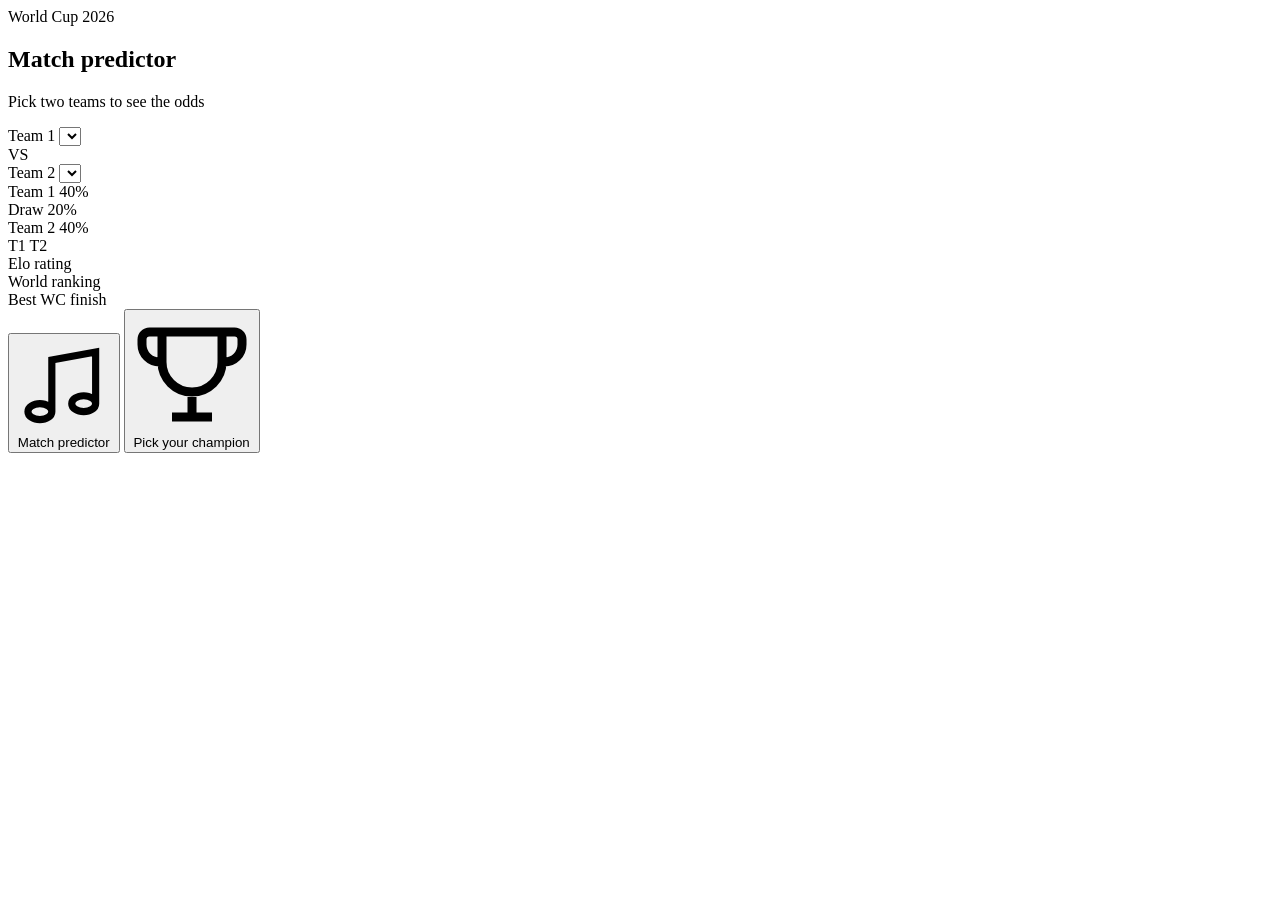
==== index.html @ 96ba9163 "Rename index.txt to index.html" ====
<!DOCTYPE html>
<html lang="en">
<head>
<meta charset="UTF-8">
<meta name="viewport" content="width=device-width, initial-scale=1.0, viewport-fit=cover">
<title>World Cup 2026 Predictor</title>
<link rel="stylesheet" href="style.css">
</head>
<body>

<header class="topbar">
  <span class="topbar-title">World Cup 2026</span>
</header>

<main id="app">

  <!-- MATCH PREDICTOR PANEL -->
  <section id="panel-match" class="panel">
    <h1 class="page-title">Match predictor</h1>
    <p class="page-sub">Pick two teams to see the odds</p>

    <div class="matchup">
      <div class="team-slot">
        <label for="team1">Team 1</label>
        <select id="team1"></select>
      </div>
      <div class="vs">VS</div>
      <div class="team-slot">
        <label for="team2">Team 2</label>
        <select id="team2"></select>
      </div>
    </div>

    <div class="odds-bar">
      <div id="bar1" class="bar-seg bar-team1"></div>
      <div id="barD" class="bar-seg bar-draw"></div>
      <div id="bar2" class="bar-seg bar-team2"></div>
    </div>

    <div class="odds-cards">
      <div class="odds-card card-team1">
        <span class="odds-label" id="name1">Team 1</span>
        <span class="odds-value" id="pct1">40%</span>
      </div>
      <div class="odds-card card-draw">
        <span class="odds-label">Draw</span>
        <span class="odds-value" id="pctD">20%</span>
      </div>
      <div class="odds-card card-team2">
        <span class="odds-label" id="name2">Team 2</span>
        <span class="odds-value" id="pct2">40%</span>
      </div>
    </div>

    <div class="stat-table">
      <div class="stat-row stat-header">
        <span></span>
        <span id="h1">T1</span>
        <span id="h2">T2</span>
      </div>
      <div class="stat-row">
        <span class="stat-label">Elo rating</span>
        <span id="elo1"></span>
        <span id="elo2"></span>
      </div>
      <div class="stat-row">
        <span class="stat-label">World ranking</span>
        <span id="rank1"></span>
        <span id="rank2"></span>
      </div>
      <div class="stat-row">
        <span class="stat-label">Best WC finish</span>
        <span id="best1"></span>
        <span id="best2"></span>
      </div>
    </div>
  </section>

  <!-- PICK YOUR CHAMPION PANEL -->
  <section id="panel-champ" class="panel" hidden>
    <h1 class="page-title">Pick your champion</h1>
    <p class="page-sub">Choose a team, then run the tournament</p>

    <div class="team-slot champ-select-wrap">
      <label for="champTeam">Your champion</label>
      <select id="champTeam"></select>
    </div>

    <button id="simBtn" class="run-btn">
      <span id="simBtnLabel">Run simulation</span>
    </button>

    <div id="resultArea" class="result-area" hidden>

      <div class="champ-odds-card" id="champOddsCard">
        <span class="champ-odds-label" id="champResultLabel">Title odds for Team</span>
        <span class="champ-odds-value" id="champPct">0%</span>
        <span class="champ-odds-sub" id="champOutcome">Did not advance</span>
      </div>

      <h2 class="bracket-title">How it played out</h2>

      <div class="round" id="round-winner">
        <h3 class="round-label">Winner</h3>
        <div class="round-teams" id="slot-winner"></div>
      </div>

      <div class="round" id="round-final">
        <h3 class="round-label">Final</h3>
        <div class="round-teams" id="slot-final"></div>
      </div>

      <div class="round" id="round-sf">
        <h3 class="round-label">Semi-finals</h3>
        <div class="round-teams" id="slot-sf"></div>
      </div>

      <div class="round" id="round-qf">
        <h3 class="round-label">Quarter-finals</h3>
        <div class="round-teams" id="slot-qf"></div>
      </div>

      <div class="round" id="round-r16">
        <h3 class="round-label">Round of 16</h3>
        <div class="round-teams" id="slot-r16"></div>
      </div>

    </div>
  </section>

</main>

<nav class="bottom-nav">
  <button class="nav-btn active" id="nav-match" data-panel="match">
    <svg class="nav-icon" viewBox="0 0 24 24" fill="none" stroke="currentColor" stroke-width="1.8">
      <path d="M9 19V6l11-2v13M9 19c0 1.1-1.34 2-3 2s-3-.9-3-2 1.34-2 3-2 3 .9 3 2Zm11-2c0 1.1-1.34 2-3 2s-3-.9-3-2 1.34-2 3-2 3 .9 3 2Z"/>
    </svg>
    <span>Match predictor</span>
  </button>
  <button class="nav-btn" id="nav-champ" data-panel="champ">
    <svg class="nav-icon" viewBox="0 0 24 24" fill="none" stroke="currentColor" stroke-width="1.8">
      <path d="M8 21h8M12 17v4M6 4h12M6 4v6a6 6 0 0 0 12 0V4M6 4H3.5A1.5 1.5 0 0 0 2 5.5v1A3.5 3.5 0 0 0 5.5 10H6M18 4h2.5A1.5 1.5 0 0 1 22 5.5v1A3.5 3.5 0 0 1 18.5 10H18"/>
    </svg>
    <span>Pick your champion</span>
  </button>
</nav>

<script src="data.js"></script>
<script src="app.js"></script>
</body>
</html>
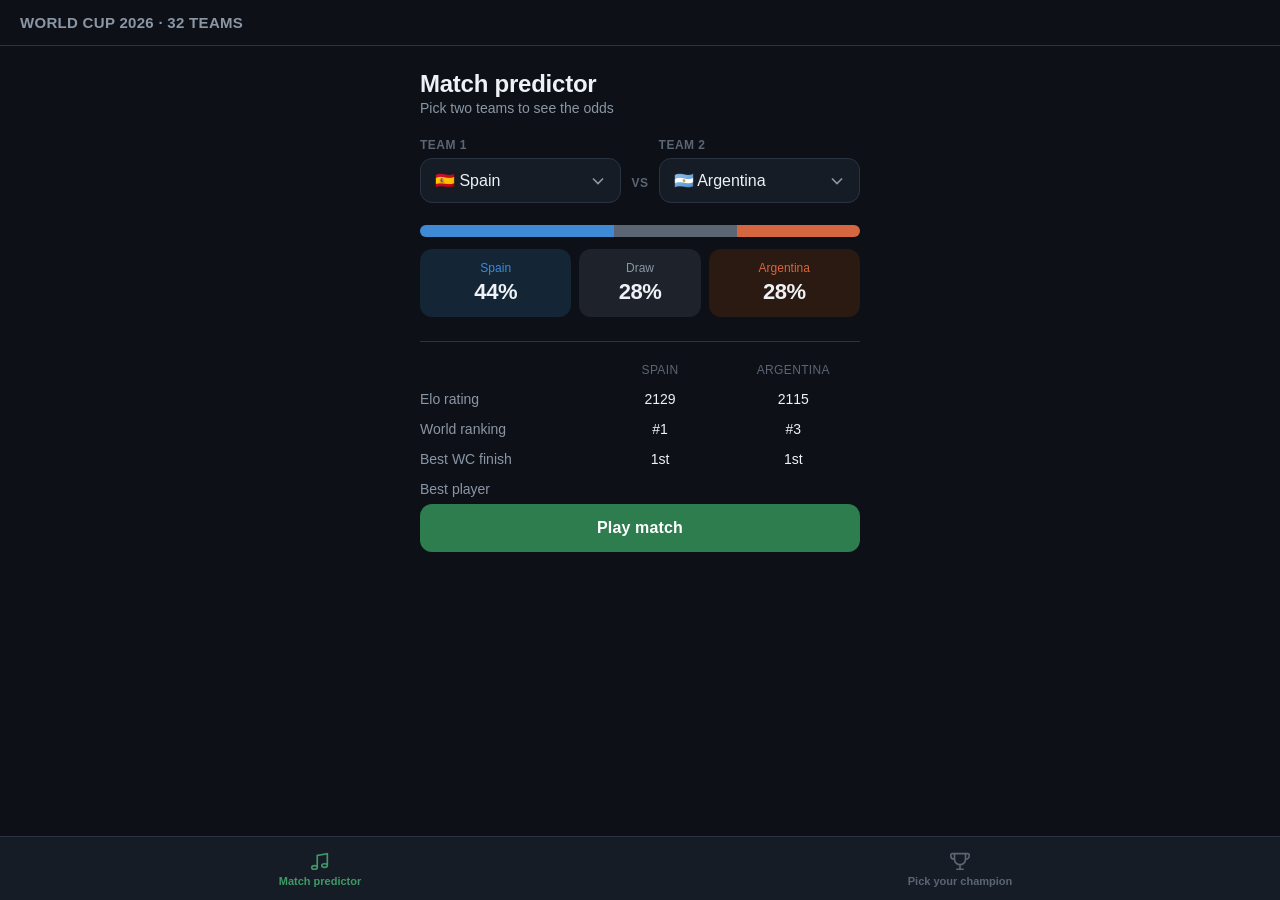
==== commit da71c0c9: "Update index.html" ====
--- a/index.html
+++ b/index.html
@@ -9,7 +9,7 @@
 <body>
 
 <header class="topbar">
-  <span class="topbar-title">World Cup 2026</span>
+  <span class="topbar-title">World Cup 2026 · 32 teams</span>
 </header>
 
 <main id="app">
@@ -73,6 +73,34 @@
         <span id="best1"></span>
         <span id="best2"></span>
       </div>
+      <div class="stat-row">
+        <span class="stat-label">Best player</span>
+        <span id="player1"></span>
+        <span id="player2"></span>
+      </div>
+    </div>
+
+    <button id="playMatchBtn" class="run-btn play-match-btn">
+      <span id="playMatchBtnLabel">Play match</span>
+    </button>
+
+    <div id="scoreResult" class="score-result" hidden>
+      <div class="score-row">
+        <div class="score-team">
+          <span class="score-flag" id="scoreFlag1"></span>
+          <span class="score-team-name" id="scoreName1"></span>
+        </div>
+        <div class="score-digits">
+          <span id="scoreVal1">0</span>
+          <span class="score-sep">–</span>
+          <span id="scoreVal2">0</span>
+        </div>
+        <div class="score-team score-team-right">
+          <span class="score-team-name" id="scoreName2"></span>
+          <span class="score-flag" id="scoreFlag2"></span>
+        </div>
+      </div>
+      <p class="score-outcome" id="scoreOutcome"></p>
     </div>
   </section>
 
@@ -125,6 +153,11 @@
         <div class="round-teams" id="slot-r16"></div>
       </div>
 
+      <div class="round" id="round-r32">
+        <h3 class="round-label">Round of 32</h3>
+        <div class="round-teams" id="slot-r32"></div>
+      </div>
+
     </div>
   </section>
 
--- a/style.css
+++ b/style.css
@@ -0,0 +1,451 @@
+:root {
+  --bg: #0d1117;
+  --surface: #161c26;
+  --surface-raised: #1c2330;
+  --border: #2a3342;
+  --text: #eef1f5;
+  --text-dim: #8b96a5;
+  --text-faint: #5b6573;
+
+  --pitch: #2e7d4f;
+  --pitch-light: #3f9966;
+  --pitch-pale: #16291f;
+
+  --gold: #d4a64a;
+  --gold-pale: #2b2418;
+
+  --team1: #3f8ad6;
+  --team1-pale: #142536;
+  --team2: #d6663f;
+  --team2-pale: #2a1a12;
+  --draw: #5b6573;
+  --draw-pale: #1e232b;
+
+  --radius-sm: 8px;
+  --radius-md: 12px;
+  --radius-lg: 16px;
+
+  --nav-h: 64px;
+}
+
+* {
+  box-sizing: border-box;
+}
+
+html, body {
+  margin: 0;
+  padding: 0;
+}
+
+body {
+  background: var(--bg);
+  color: var(--text);
+  font-family: -apple-system, BlinkMacSystemFont, "Segoe UI", Roboto, Helvetica, Arial, sans-serif;
+  -webkit-font-smoothing: antialiased;
+  min-height: 100vh;
+  padding-bottom: calc(var(--nav-h) + env(safe-area-inset-bottom));
+}
+
+.topbar {
+  position: sticky;
+  top: 0;
+  z-index: 10;
+  background: var(--bg);
+  border-bottom: 1px solid var(--border);
+  padding: calc(14px + env(safe-area-inset-top)) 20px 14px;
+  display: flex;
+  align-items: center;
+  gap: 8px;
+}
+
+.topbar-title {
+  font-size: 15px;
+  font-weight: 600;
+  letter-spacing: 0.02em;
+  color: var(--text-dim);
+  text-transform: uppercase;
+}
+
+#app {
+  max-width: 480px;
+  margin: 0 auto;
+}
+
+.panel {
+  padding: 20px 20px 32px;
+}
+
+.page-title {
+  font-size: 24px;
+  font-weight: 700;
+  margin: 4px 0 2px;
+  letter-spacing: -0.01em;
+}
+
+.page-sub {
+  font-size: 14px;
+  color: var(--text-dim);
+  margin: 0 0 22px;
+}
+
+/* ---- selects ---- */
+
+label {
+  display: block;
+  font-size: 12px;
+  font-weight: 600;
+  color: var(--text-faint);
+  text-transform: uppercase;
+  letter-spacing: 0.04em;
+  margin-bottom: 6px;
+}
+
+select {
+  width: 100%;
+  appearance: none;
+  background: var(--surface) url('data:image/svg+xml;utf8,<svg xmlns="http://www.w3.org/2000/svg" width="20" height="20" viewBox="0 0 24 24" fill="none" stroke="%238b96a5" stroke-width="2"><polyline points="6 9 12 15 18 9"/></svg>') no-repeat right 12px center;
+  border: 1px solid var(--border);
+  color: var(--text);
+  font-size: 16px;
+  font-weight: 500;
+  padding: 13px 38px 13px 14px;
+  border-radius: var(--radius-md);
+  -webkit-tap-highlight-color: transparent;
+}
+
+select:focus {
+  outline: none;
+  border-color: var(--pitch-light);
+}
+
+.team-slot {
+  flex: 1;
+  min-width: 0;
+}
+
+/* ---- matchup row ---- */
+
+.matchup {
+  display: flex;
+  align-items: flex-end;
+  gap: 10px;
+  margin-bottom: 22px;
+}
+
+.vs {
+  font-size: 12px;
+  font-weight: 700;
+  color: var(--text-faint);
+  padding-bottom: 13px;
+  letter-spacing: 0.05em;
+}
+
+/* ---- odds bar ---- */
+
+.odds-bar {
+  display: flex;
+  height: 12px;
+  border-radius: 6px;
+  overflow: hidden;
+  margin-bottom: 12px;
+  background: var(--surface);
+}
+
+.bar-seg {
+  transition: width 0.35s ease;
+}
+
+.bar-team1 { background: var(--team1); }
+.bar-team2 { background: var(--team2); }
+.bar-draw  { background: var(--draw); }
+
+/* ---- odds cards ---- */
+
+.odds-cards {
+  display: grid;
+  grid-template-columns: 1fr 0.8fr 1fr;
+  gap: 8px;
+  margin-bottom: 24px;
+}
+
+.odds-card {
+  border-radius: var(--radius-md);
+  padding: 12px 8px;
+  text-align: center;
+  display: flex;
+  flex-direction: column;
+  gap: 4px;
+}
+
+.card-team1 { background: var(--team1-pale); }
+.card-team2 { background: var(--team2-pale); }
+.card-draw  { background: var(--draw-pale); }
+
+.odds-label {
+  font-size: 12px;
+  color: var(--text-dim);
+  white-space: nowrap;
+  overflow: hidden;
+  text-overflow: ellipsis;
+}
+
+.card-team1 .odds-label { color: var(--team1); }
+.card-team2 .odds-label { color: var(--team2); }
+
+.odds-value {
+  font-size: 22px;
+  font-weight: 700;
+  letter-spacing: -0.02em;
+}
+
+/* ---- stat table ---- */
+
+.stat-table {
+  border-top: 1px solid var(--border);
+  padding-top: 14px;
+}
+
+.stat-row {
+  display: grid;
+  grid-template-columns: 1.3fr 1fr 1fr;
+  padding: 7px 0;
+  font-size: 14px;
+}
+
+.stat-header {
+  font-size: 12px;
+  font-weight: 600;
+  color: var(--text-faint);
+  text-transform: uppercase;
+  letter-spacing: 0.03em;
+}
+
+.stat-header span:nth-child(2),
+.stat-header span:nth-child(3) {
+  text-align: center;
+}
+
+.stat-row span:nth-child(2),
+.stat-row span:nth-child(3) {
+  text-align: center;
+  font-weight: 500;
+}
+
+.stat-label {
+  color: var(--text-dim);
+}
+
+/* ---- champion picker ---- */
+
+.champ-select-wrap {
+  margin-bottom: 16px;
+}
+
+.run-btn {
+  width: 100%;
+  background: var(--pitch);
+  color: #fff;
+  border: none;
+  border-radius: var(--radius-md);
+  padding: 15px 0;
+  font-size: 16px;
+  font-weight: 600;
+  letter-spacing: 0.01em;
+  cursor: pointer;
+  -webkit-tap-highlight-color: transparent;
+  transition: background 0.15s ease, transform 0.1s ease;
+}
+
+.run-btn:active {
+  transform: scale(0.98);
+  background: var(--pitch-light);
+}
+
+.run-btn:disabled {
+  background: var(--surface-raised);
+  color: var(--text-faint);
+}
+
+.result-area {
+  margin-top: 24px;
+}
+
+.champ-odds-card {
+  background: var(--gold-pale);
+  border: 1px solid rgba(212, 166, 74, 0.25);
+  border-radius: var(--radius-lg);
+  padding: 20px;
+  text-align: center;
+  display: flex;
+  flex-direction: column;
+  gap: 4px;
+  margin-bottom: 28px;
+}
+
+.champ-odds-label {
+  font-size: 13px;
+  color: var(--text-dim);
+}
+
+.champ-odds-value {
+  font-size: 36px;
+  font-weight: 700;
+  color: var(--gold);
+  letter-spacing: -0.02em;
+}
+
+.champ-odds-sub {
+  font-size: 14px;
+  font-weight: 600;
+  margin-top: 4px;
+}
+
+.outcome-win { color: var(--gold); }
+.outcome-out { color: var(--text-dim); }
+
+.bracket-title {
+  font-size: 13px;
+  font-weight: 600;
+  color: var(--text-faint);
+  text-transform: uppercase;
+  letter-spacing: 0.04em;
+  margin: 0 0 14px;
+}
+
+.round {
+  margin-bottom: 18px;
+}
+
+.round-label {
+  font-size: 12px;
+  font-weight: 600;
+  color: var(--text-dim);
+  margin: 0 0 8px;
+}
+
+.round-teams {
+  display: flex;
+  flex-direction: column;
+  gap: 6px;
+}
+
+.match-pair {
+  display: flex;
+  align-items: stretch;
+  background: var(--surface);
+  border: 1px solid var(--border);
+  border-radius: var(--radius-sm);
+  overflow: hidden;
+}
+
+.match-team {
+  flex: 1;
+  display: flex;
+  align-items: center;
+  gap: 6px;
+  padding: 9px 10px;
+  font-size: 13px;
+  font-weight: 500;
+  color: var(--text-dim);
+  min-width: 0;
+}
+
+.match-team-name {
+  white-space: nowrap;
+  overflow: hidden;
+  text-overflow: ellipsis;
+}
+
+.match-divider {
+  width: 1px;
+  background: var(--border);
+  flex-shrink: 0;
+}
+
+.match-team.advanced {
+  color: var(--text);
+  background: var(--pitch-pale);
+}
+
+.match-team.advanced .match-flag {
+  filter: none;
+}
+
+.match-team:not(.advanced) {
+  opacity: 0.55;
+}
+
+.match-team.highlight.advanced {
+  background: rgba(212, 166, 74, 0.18);
+  color: var(--gold);
+}
+
+.single-slot {
+  display: flex;
+  align-items: center;
+  gap: 8px;
+  background: var(--surface);
+  border: 1px solid var(--border);
+  border-radius: var(--radius-sm);
+  padding: 12px 14px;
+  font-size: 15px;
+  font-weight: 600;
+}
+
+.single-slot.highlight {
+  background: rgba(212, 166, 74, 0.18);
+  border-color: rgba(212, 166, 74, 0.4);
+  color: var(--gold);
+}
+
+.match-flag {
+  font-size: 14px;
+  flex-shrink: 0;
+}
+
+/* ---- bottom nav ---- */
+
+.bottom-nav {
+  position: fixed;
+  bottom: 0;
+  left: 0;
+  right: 0;
+  z-index: 20;
+  display: flex;
+  background: var(--surface);
+  border-top: 1px solid var(--border);
+  padding-bottom: env(safe-area-inset-bottom);
+  height: var(--nav-h);
+}
+
+.nav-btn {
+  flex: 1;
+  display: flex;
+  flex-direction: column;
+  align-items: center;
+  justify-content: center;
+  gap: 3px;
+  background: none;
+  border: none;
+  color: var(--text-faint);
+  font-size: 11px;
+  font-weight: 600;
+  padding: 6px 4px;
+  cursor: pointer;
+  -webkit-tap-highlight-color: transparent;
+}
+
+.nav-icon {
+  width: 22px;
+  height: 22px;
+}
+
+.nav-btn.active {
+  color: var(--pitch-light);
+}
+
+@media (min-width: 540px) {
+  #app {
+    max-width: 480px;
+  }
+}
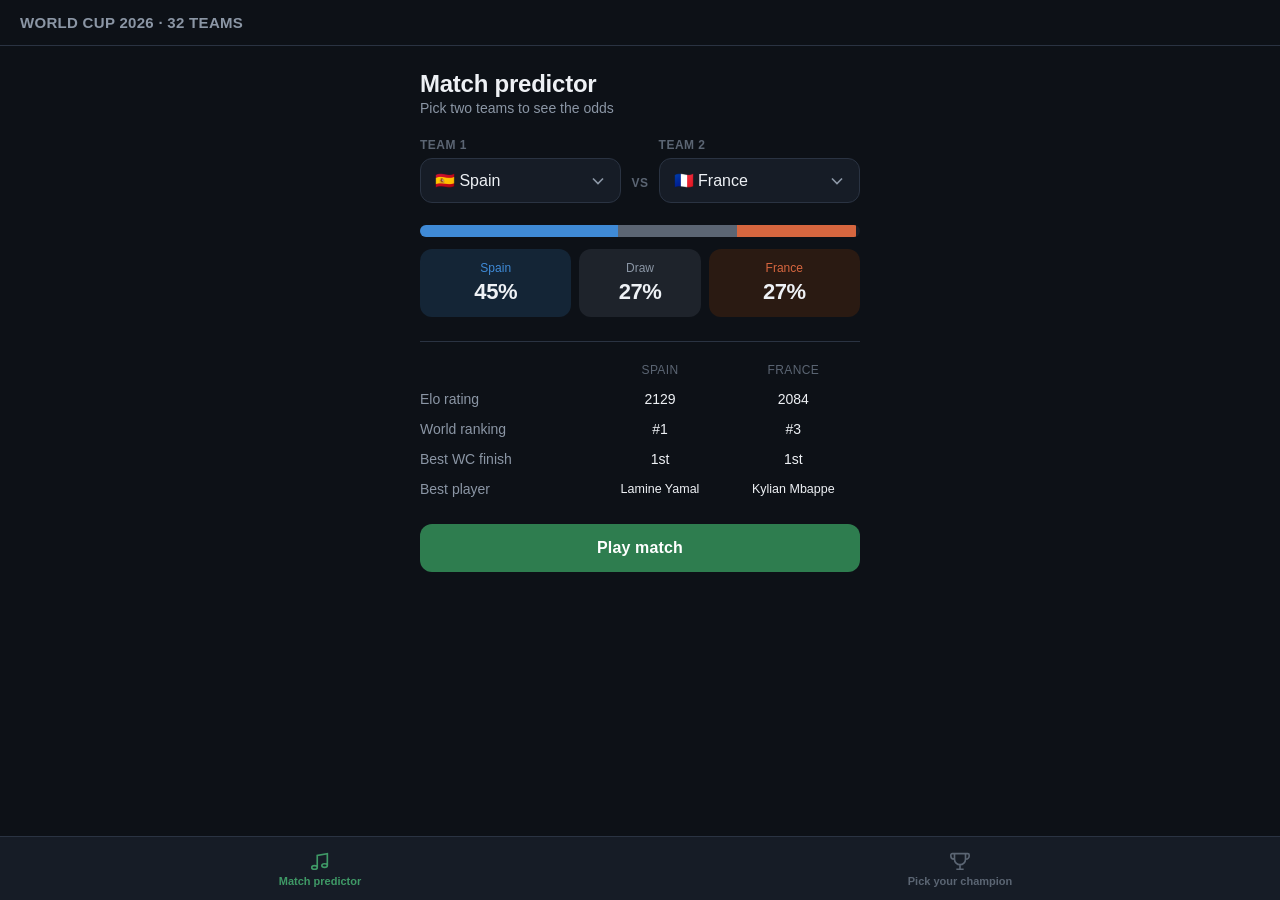
==== commit e3075ef2: "Update index.html" ====
--- a/index.html
+++ b/index.html
@@ -126,6 +126,12 @@
         <span class="champ-odds-sub" id="champOutcome">Did not advance</span>
       </div>
 
+      <div class="upset-card" id="upsetCard" hidden>
+        <span class="upset-label">Biggest upset of this run</span>
+        <span class="upset-result"><span id="upsetWinner"></span> beat <span id="upsetLoser"></span></span>
+        <span class="upset-chance" id="upsetChance"></span>
+      </div>
+
       <h2 class="bracket-title">How it played out</h2>
 
       <div class="round" id="round-winner">
--- a/style.css
+++ b/style.css
@@ -235,7 +235,93 @@
   color: var(--text-dim);
 }
 
-/* ---- champion picker ---- */
+#player1, #player2 {
+  font-size: 12.5px;
+  line-height: 1.3;
+  white-space: normal;
+}
+
+/* ---- play match ---- */
+
+.play-match-btn {
+  margin-top: 20px;
+  background: var(--surface-raised);
+  border: 1px solid var(--border);
+  color: var(--text);
+}
+
+.play-match-btn:active {
+  background: var(--surface);
+}
+
+.score-result {
+  margin-top: 18px;
+  background: var(--surface);
+  border: 1px solid var(--border);
+  border-radius: var(--radius-lg);
+  padding: 18px 14px;
+}
+
+.score-row {
+  display: flex;
+  align-items: center;
+  justify-content: space-between;
+  gap: 8px;
+}
+
+.score-team {
+  display: flex;
+  align-items: center;
+  gap: 6px;
+  flex: 1;
+  min-width: 0;
+}
+
+.score-team-right {
+  justify-content: flex-end;
+  text-align: right;
+}
+
+.score-team-name {
+  font-size: 13px;
+  font-weight: 500;
+  color: var(--text-dim);
+  white-space: nowrap;
+  overflow: hidden;
+  text-overflow: ellipsis;
+}
+
+.score-flag {
+  font-size: 16px;
+  flex-shrink: 0;
+}
+
+.score-digits {
+  display: flex;
+  align-items: center;
+  gap: 8px;
+  font-size: 28px;
+  font-weight: 700;
+  letter-spacing: -0.01em;
+  flex-shrink: 0;
+  padding: 0 6px;
+}
+
+.score-sep {
+  color: var(--text-faint);
+  font-weight: 400;
+  font-size: 18px;
+}
+
+.score-outcome {
+  text-align: center;
+  font-size: 13px;
+  font-weight: 600;
+  color: var(--gold);
+  margin: 12px 0 0;
+}
+
+
 
 .champ-select-wrap {
   margin-bottom: 16px;
@@ -380,6 +466,12 @@
   color: var(--gold);
 }
 
+.match-team.highlight:not(.advanced) {
+  opacity: 1;
+  background: rgba(214, 102, 63, 0.16);
+  color: var(--team2);
+}
+
 .single-slot {
   display: flex;
   align-items: center;
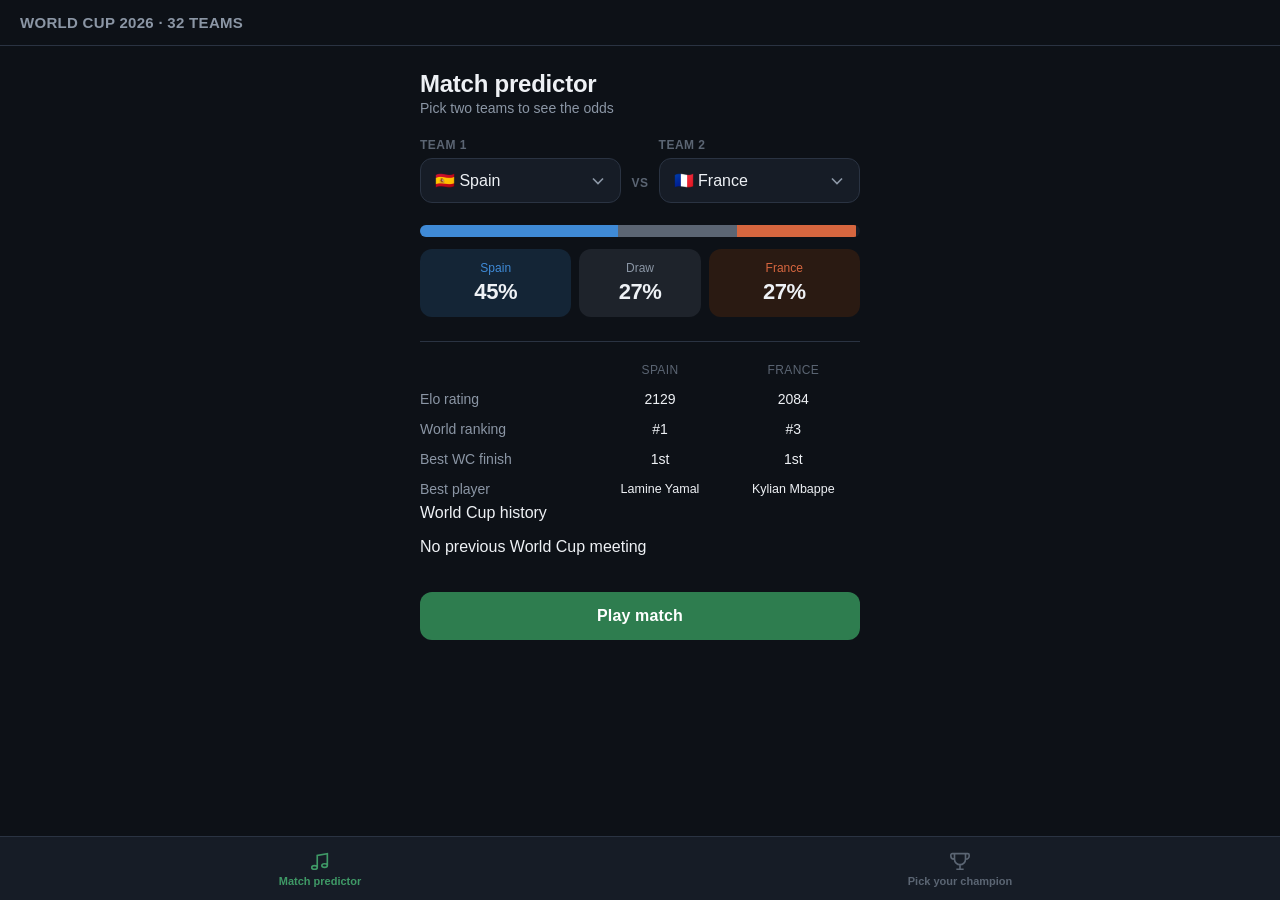
==== commit 092b553d: "Update index.html" ====
--- a/index.html
+++ b/index.html
@@ -78,6 +78,11 @@
         <span id="player1"></span>
         <span id="player2"></span>
       </div>
+    </div>
+
+    <div class="h2h-card" id="h2hCard">
+      <span class="h2h-label">World Cup history</span>
+      <p class="h2h-body" id="h2hBody">No previous World Cup meeting</p>
     </div>
 
     <button id="playMatchBtn" class="run-btn play-match-btn">
--- a/style.css
+++ b/style.css
@@ -365,7 +365,39 @@
   display: flex;
   flex-direction: column;
   gap: 4px;
+  margin-bottom: 14px;
+}
+
+.upset-card {
+  background: var(--surface);
+  border: 1px solid var(--border);
+  border-radius: var(--radius-lg);
+  padding: 16px;
+  text-align: center;
+  display: flex;
+  flex-direction: column;
+  gap: 4px;
   margin-bottom: 28px;
+}
+
+.upset-label {
+  font-size: 12px;
+  font-weight: 600;
+  color: var(--text-faint);
+  text-transform: uppercase;
+  letter-spacing: 0.03em;
+}
+
+.upset-result {
+  font-size: 15px;
+  font-weight: 600;
+  margin-top: 2px;
+}
+
+.upset-chance {
+  font-size: 13px;
+  color: var(--text-dim);
+  margin-top: 2px;
 }
 
 .champ-odds-label {
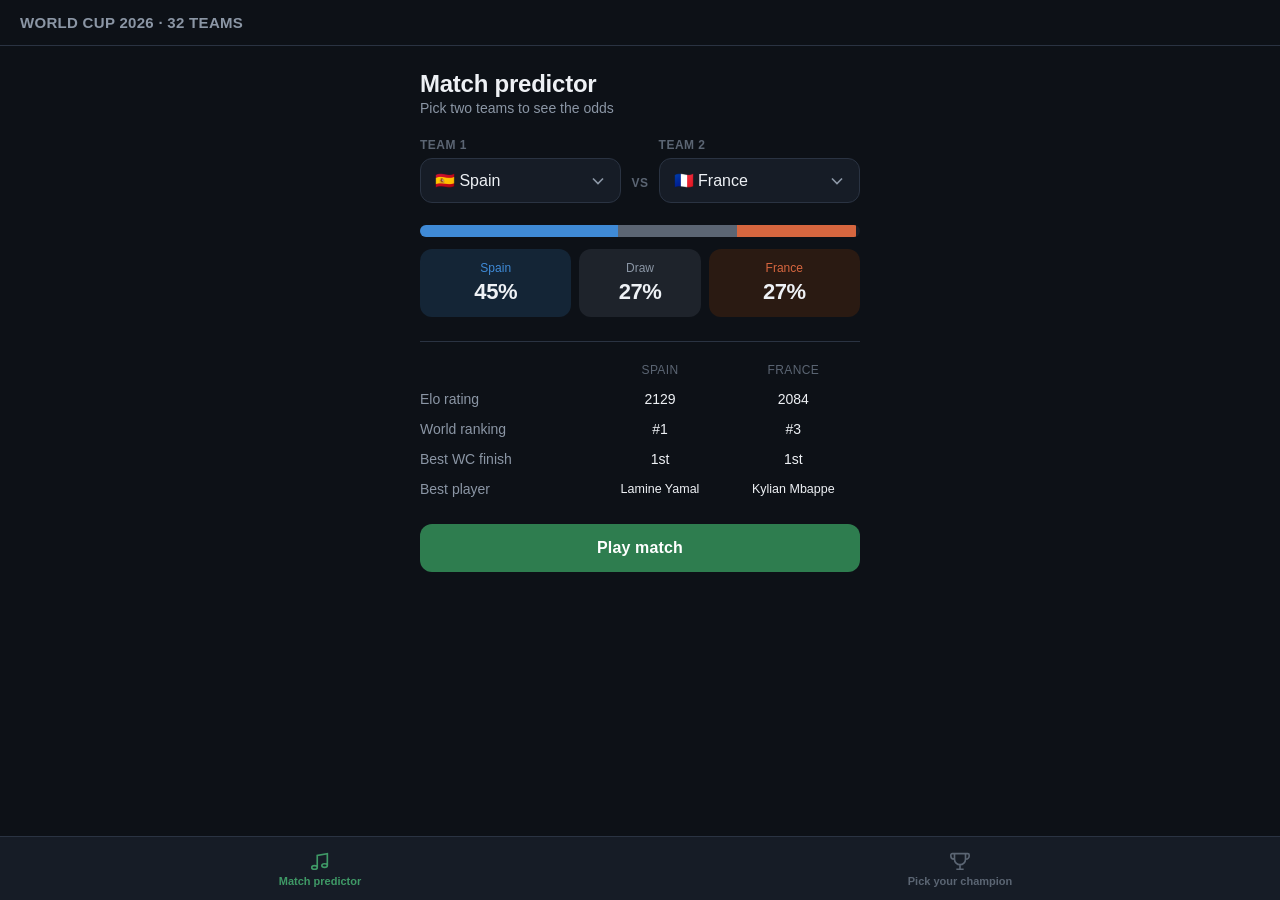
==== commit 4d2bddee: "Update index.html" ====
--- a/index.html
+++ b/index.html
@@ -78,11 +78,6 @@
         <span id="player1"></span>
         <span id="player2"></span>
       </div>
-    </div>
-
-    <div class="h2h-card" id="h2hCard">
-      <span class="h2h-label">World Cup history</span>
-      <p class="h2h-body" id="h2hBody">No previous World Cup meeting</p>
     </div>
 
     <button id="playMatchBtn" class="run-btn play-match-btn">
--- a/style.css
+++ b/style.css
@@ -241,6 +241,47 @@
   white-space: normal;
 }
 
+/* ---- head-to-head ---- */
+
+.h2h-card {
+  margin-top: 16px;
+  background: var(--surface);
+  border: 1px solid var(--border);
+  border-radius: var(--radius-lg);
+  padding: 14px 16px;
+}
+
+.h2h-label {
+  display: block;
+  font-size: 12px;
+  font-weight: 600;
+  color: var(--text-faint);
+  text-transform: uppercase;
+  letter-spacing: 0.03em;
+  margin-bottom: 6px;
+}
+
+.h2h-body {
+  font-size: 13.5px;
+  line-height: 1.5;
+  color: var(--text);
+  margin: 0;
+}
+
+.h2h-record {
+  font-weight: 500;
+  margin-bottom: 2px;
+}
+
+.h2h-notable {
+  color: var(--text-dim);
+  font-size: 12.5px;
+}
+
+.h2h-none {
+  color: var(--text-dim);
+}
+
 /* ---- play match ---- */
 
 .play-match-btn {
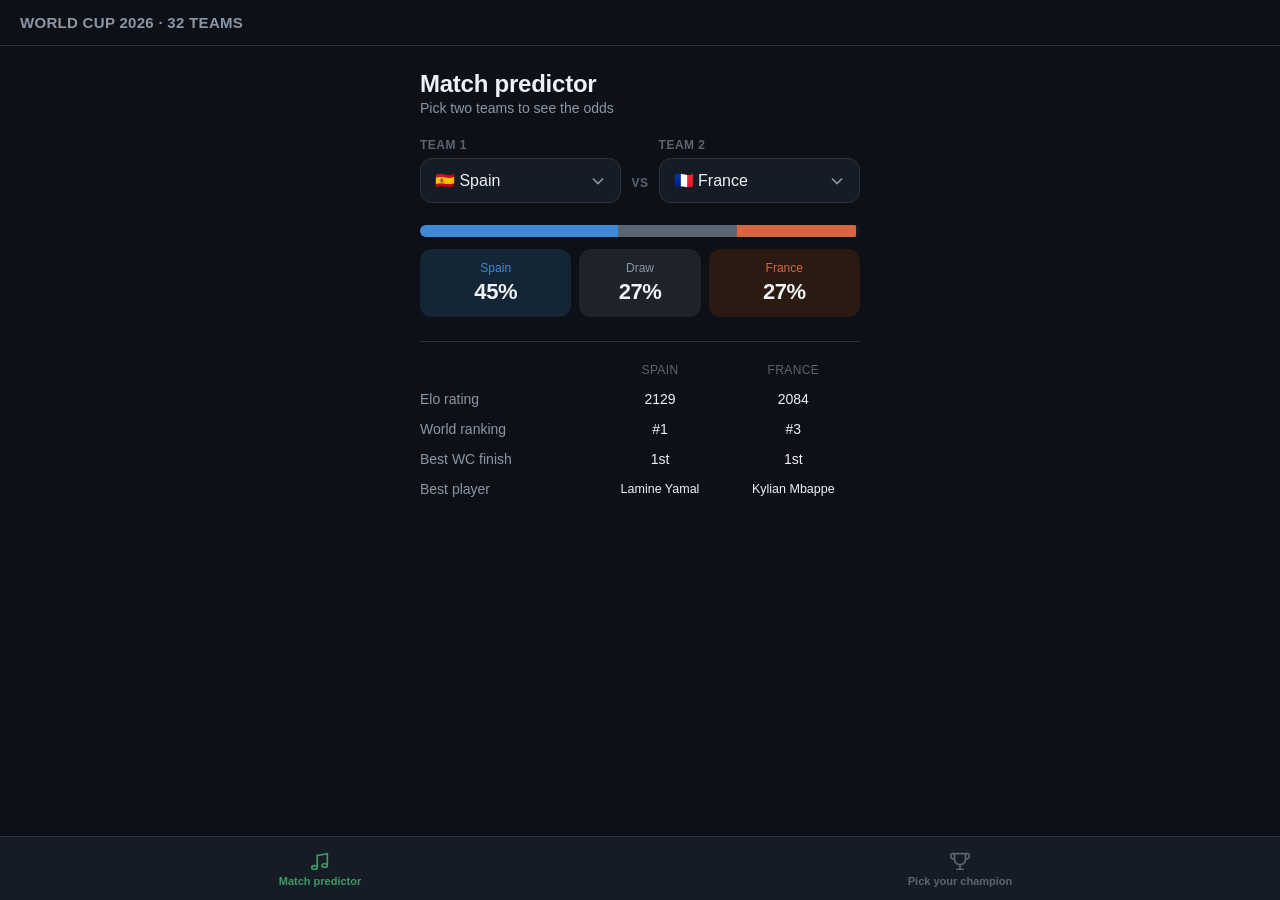
==== commit cb35bede: "Update index.html" ====
--- a/index.html
+++ b/index.html
@@ -78,29 +78,6 @@
         <span id="player1"></span>
         <span id="player2"></span>
       </div>
-    </div>
-
-    <button id="playMatchBtn" class="run-btn play-match-btn">
-      <span id="playMatchBtnLabel">Play match</span>
-    </button>
-
-    <div id="scoreResult" class="score-result" hidden>
-      <div class="score-row">
-        <div class="score-team">
-          <span class="score-flag" id="scoreFlag1"></span>
-          <span class="score-team-name" id="scoreName1"></span>
-        </div>
-        <div class="score-digits">
-          <span id="scoreVal1">0</span>
-          <span class="score-sep">–</span>
-          <span id="scoreVal2">0</span>
-        </div>
-        <div class="score-team score-team-right">
-          <span class="score-team-name" id="scoreName2"></span>
-          <span class="score-flag" id="scoreFlag2"></span>
-        </div>
-      </div>
-      <p class="score-outcome" id="scoreOutcome"></p>
     </div>
   </section>
 
--- a/style.css
+++ b/style.css
@@ -241,47 +241,6 @@
   white-space: normal;
 }
 
-/* ---- head-to-head ---- */
-
-.h2h-card {
-  margin-top: 16px;
-  background: var(--surface);
-  border: 1px solid var(--border);
-  border-radius: var(--radius-lg);
-  padding: 14px 16px;
-}
-
-.h2h-label {
-  display: block;
-  font-size: 12px;
-  font-weight: 600;
-  color: var(--text-faint);
-  text-transform: uppercase;
-  letter-spacing: 0.03em;
-  margin-bottom: 6px;
-}
-
-.h2h-body {
-  font-size: 13.5px;
-  line-height: 1.5;
-  color: var(--text);
-  margin: 0;
-}
-
-.h2h-record {
-  font-weight: 500;
-  margin-bottom: 2px;
-}
-
-.h2h-notable {
-  color: var(--text-dim);
-  font-size: 12.5px;
-}
-
-.h2h-none {
-  color: var(--text-dim);
-}
-
 /* ---- play match ---- */
 
 .play-match-btn {
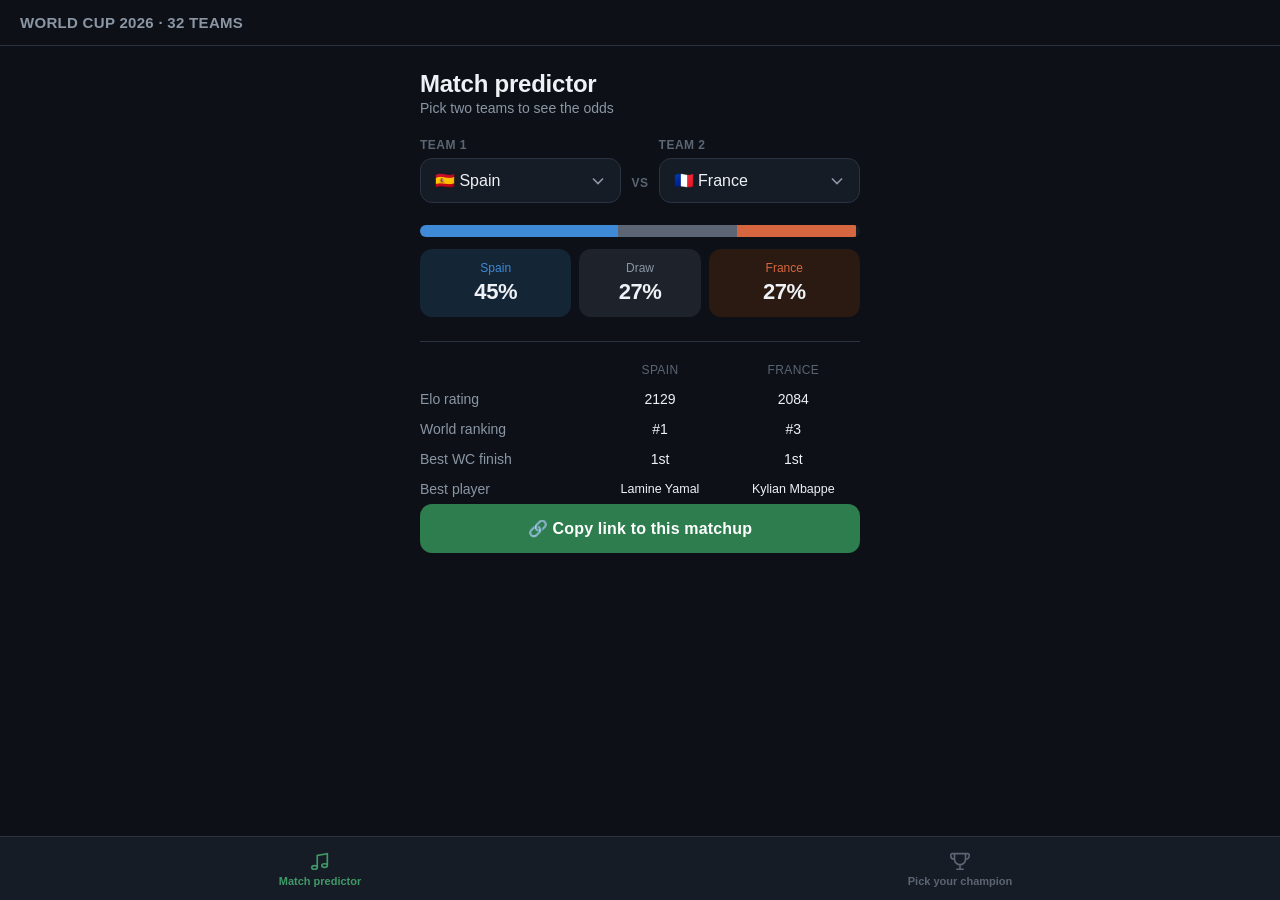
==== commit c25bfa52: "Update index.html" ====
--- a/index.html
+++ b/index.html
@@ -79,6 +79,10 @@
         <span id="player2"></span>
       </div>
     </div>
+
+    <button id="copyLinkBtn" class="run-btn copy-link-btn">
+      <span id="copyLinkBtnLabel">🔗 Copy link to this matchup</span>
+    </button>
   </section>
 
   <!-- PICK YOUR CHAMPION PANEL -->
--- a/style.css
+++ b/style.css
@@ -241,86 +241,6 @@
   white-space: normal;
 }
 
-/* ---- play match ---- */
-
-.play-match-btn {
-  margin-top: 20px;
-  background: var(--surface-raised);
-  border: 1px solid var(--border);
-  color: var(--text);
-}
-
-.play-match-btn:active {
-  background: var(--surface);
-}
-
-.score-result {
-  margin-top: 18px;
-  background: var(--surface);
-  border: 1px solid var(--border);
-  border-radius: var(--radius-lg);
-  padding: 18px 14px;
-}
-
-.score-row {
-  display: flex;
-  align-items: center;
-  justify-content: space-between;
-  gap: 8px;
-}
-
-.score-team {
-  display: flex;
-  align-items: center;
-  gap: 6px;
-  flex: 1;
-  min-width: 0;
-}
-
-.score-team-right {
-  justify-content: flex-end;
-  text-align: right;
-}
-
-.score-team-name {
-  font-size: 13px;
-  font-weight: 500;
-  color: var(--text-dim);
-  white-space: nowrap;
-  overflow: hidden;
-  text-overflow: ellipsis;
-}
-
-.score-flag {
-  font-size: 16px;
-  flex-shrink: 0;
-}
-
-.score-digits {
-  display: flex;
-  align-items: center;
-  gap: 8px;
-  font-size: 28px;
-  font-weight: 700;
-  letter-spacing: -0.01em;
-  flex-shrink: 0;
-  padding: 0 6px;
-}
-
-.score-sep {
-  color: var(--text-faint);
-  font-weight: 400;
-  font-size: 18px;
-}
-
-.score-outcome {
-  text-align: center;
-  font-size: 13px;
-  font-weight: 600;
-  color: var(--gold);
-  margin: 12px 0 0;
-}
-
 
 
 .champ-select-wrap {
